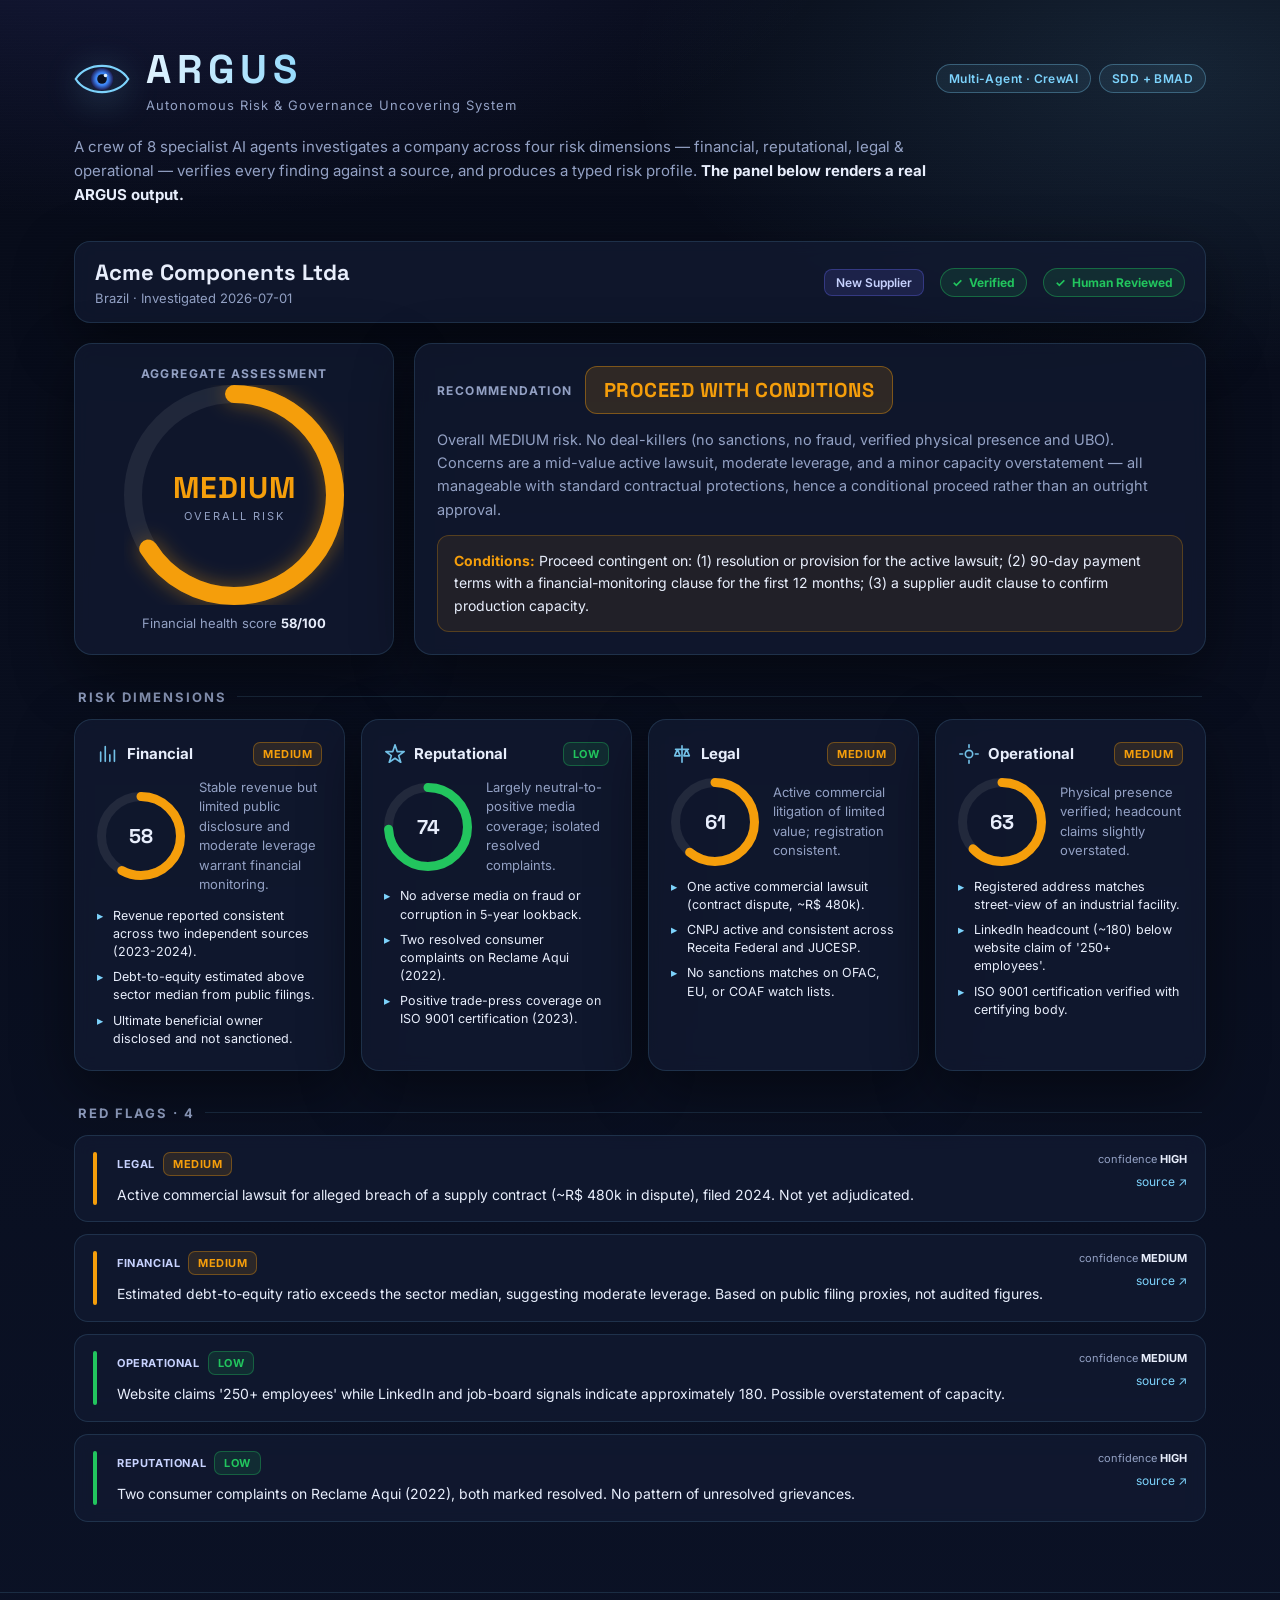
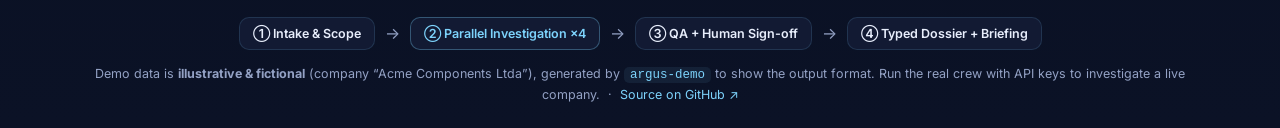
==== dashboard/index.html @ accc8a81 "feat: add interactive risk dashboard A zero-dependency, single-page dashboard that renders a Company" ====
<!DOCTYPE html>
<html lang="en">
<head>
  <meta charset="UTF-8" />
  <meta name="viewport" content="width=device-width, initial-scale=1.0" />
  <title>ARGUS — Corporate Due Diligence Dashboard</title>
  <meta name="description" content="ARGUS — Autonomous Risk & Governance Uncovering System. A CrewAI multi-agent due diligence dashboard." />
  <link rel="preconnect" href="https://fonts.googleapis.com" />
  <link rel="preconnect" href="https://fonts.gstatic.com" crossorigin />
  <link href="https://fonts.googleapis.com/css2?family=Inter:wght@400;500;600;700;800&family=Space+Grotesk:wght@500;600;700&display=swap" rel="stylesheet" />
  <link rel="stylesheet" href="styles.css" />
</head>
<body>
  <div class="scanline" aria-hidden="true"></div>

  <header class="hero">
    <div class="hero-inner">
      <div class="brand">
        <svg class="eye" viewBox="0 0 64 64" width="56" height="56" aria-hidden="true">
          <defs>
            <radialGradient id="iris" cx="50%" cy="50%" r="50%">
              <stop offset="0%" stop-color="#7dd3fc" />
              <stop offset="55%" stop-color="#3b82f6" />
              <stop offset="100%" stop-color="#1e1b4b" />
            </radialGradient>
          </defs>
          <path d="M2 32 C14 12 50 12 62 32 C50 52 14 52 2 32 Z" fill="none" stroke="#7dd3fc" stroke-width="2.5"/>
          <circle cx="32" cy="32" r="13" fill="url(#iris)" />
          <circle cx="32" cy="32" r="5.5" fill="#0b1020" />
          <circle cx="36" cy="28" r="2" fill="#e0f2fe" />
        </svg>
        <div class="brand-text">
          <h1>ARGUS</h1>
          <p>Autonomous Risk &amp; Governance Uncovering System</p>
        </div>
      </div>
      <div class="brand-tags">
        <span class="tag tag-ghost">Multi-Agent · CrewAI</span>
        <span class="tag tag-ghost">SDD + BMAD</span>
      </div>
    </div>
    <p class="hero-sub">
      A crew of 8 specialist AI agents investigates a company across four risk dimensions —
      financial, reputational, legal &amp; operational — verifies every finding against a source,
      and produces a typed risk profile. <strong>The panel below renders a real ARGUS output.</strong>
    </p>
  </header>

  <main id="app" class="wrap">
    <div class="loading" id="loading">Loading investigation results…</div>
  </main>

  <footer class="foot">
    <div class="foot-inner">
      <div class="pipeline" aria-label="ARGUS pipeline">
        <span class="p-step">① Intake &amp; Scope</span>
        <span class="p-arrow">→</span>
        <span class="p-step p-parallel">② Parallel Investigation ×4</span>
        <span class="p-arrow">→</span>
        <span class="p-step">③ QA + Human Sign-off</span>
        <span class="p-arrow">→</span>
        <span class="p-step">④ Typed Dossier + Briefing</span>
      </div>
      <p class="disclaimer">
        Demo data is <strong>illustrative &amp; fictional</strong> (company “Acme Components Ltda”),
        generated by <code>argus-demo</code> to show the output format. Run the real crew with API
        keys to investigate a live company.
        &nbsp;·&nbsp; <a href="https://github.com/robertogfortes/argus-due-diligence" target="_blank" rel="noopener">Source on GitHub ↗</a>
      </p>
    </div>
  </footer>

  <!-- Zero-CORS data load: works on file:// and GitHub Pages -->
  <script src="data/risk_profile.js"></script>
  <script src="app.js"></script>
</body>
</html>
---- dashboard/styles.css ----
:root {
  --bg: #070b18;
  --bg-2: #0b1226;
  --panel: rgba(19, 27, 51, 0.72);
  --panel-solid: #121a33;
  --border: rgba(125, 211, 252, 0.14);
  --border-strong: rgba(125, 211, 252, 0.32);
  --text: #e8eefc;
  --muted: #93a1c4;
  --accent: #7dd3fc;
  --accent-2: #6366f1;

  --low: #22c55e;
  --low-bg: rgba(34, 197, 94, 0.12);
  --medium: #f59e0b;
  --medium-bg: rgba(245, 158, 11, 0.12);
  --high: #ef4444;
  --high-bg: rgba(239, 68, 68, 0.12);

  --shadow: 0 20px 60px rgba(0, 0, 0, 0.45);
}

* { box-sizing: border-box; }

html, body {
  margin: 0;
  padding: 0;
  background:
    radial-gradient(1200px 600px at 12% -8%, rgba(99, 102, 241, 0.18), transparent 60%),
    radial-gradient(1000px 560px at 92% 4%, rgba(125, 211, 252, 0.12), transparent 55%),
    linear-gradient(180deg, var(--bg), var(--bg-2));
  color: var(--text);
  font-family: 'Inter', system-ui, -apple-system, Segoe UI, Roboto, sans-serif;
  -webkit-font-smoothing: antialiased;
  min-height: 100vh;
}

.scanline {
  position: fixed;
  inset: 0;
  pointer-events: none;
  background: repeating-linear-gradient(180deg, rgba(255,255,255,0.015) 0 1px, transparent 1px 3px);
  mix-blend-mode: overlay;
  z-index: 1;
}

/* ── Hero ─────────────────────────────────────────────── */
.hero {
  max-width: 1180px;
  margin: 0 auto;
  padding: 44px 24px 8px;
  position: relative;
  z-index: 2;
}
.hero-inner {
  display: flex;
  align-items: center;
  justify-content: space-between;
  gap: 20px;
  flex-wrap: wrap;
}
.brand { display: flex; align-items: center; gap: 16px; }
.eye { filter: drop-shadow(0 6px 18px rgba(125, 211, 252, 0.35)); }
.brand-text h1 {
  font-family: 'Space Grotesk', sans-serif;
  font-size: 40px;
  letter-spacing: 6px;
  margin: 0;
  background: linear-gradient(90deg, #e0f2fe, #7dd3fc 55%, #a5b4fc);
  -webkit-background-clip: text;
  background-clip: text;
  color: transparent;
}
.brand-text p { margin: 2px 0 0; color: var(--muted); font-size: 13px; letter-spacing: 1px; }
.brand-tags { display: flex; gap: 8px; flex-wrap: wrap; }
.tag {
  font-size: 12px;
  font-weight: 600;
  padding: 6px 12px;
  border-radius: 999px;
  letter-spacing: 0.4px;
}
.tag-ghost { color: var(--accent); background: rgba(125, 211, 252, 0.08); border: 1px solid var(--border-strong); }
.hero-sub {
  max-width: 860px;
  margin: 22px 0 0;
  color: var(--muted);
  font-size: 15px;
  line-height: 1.6;
}
.hero-sub strong { color: var(--text); }

/* ── Layout ───────────────────────────────────────────── */
.wrap {
  max-width: 1180px;
  margin: 0 auto;
  padding: 26px 24px 40px;
  position: relative;
  z-index: 2;
}
.loading { color: var(--muted); padding: 60px 0; text-align: center; }

.summary-bar {
  display: flex;
  align-items: center;
  gap: 16px;
  flex-wrap: wrap;
  padding: 16px 20px;
  background: var(--panel);
  border: 1px solid var(--border);
  border-radius: 16px;
  backdrop-filter: blur(8px);
  box-shadow: var(--shadow);
}
.company { display: flex; flex-direction: column; gap: 4px; margin-right: auto; }
.company h2 { margin: 0; font-size: 22px; font-family: 'Space Grotesk', sans-serif; }
.company .meta { color: var(--muted); font-size: 13px; }
.chip {
  font-size: 12px; font-weight: 600; padding: 5px 11px; border-radius: 8px;
  background: rgba(99, 102, 241, 0.15); color: #c7d2fe; border: 1px solid rgba(99,102,241,0.35);
  text-transform: capitalize;
}
.badge {
  display: inline-flex; align-items: center; gap: 6px;
  font-size: 12px; font-weight: 700; padding: 6px 11px; border-radius: 999px;
  background: var(--low-bg); color: var(--low); border: 1px solid rgba(34,197,94,0.4);
}
.badge::before { content: "✓"; }

/* ── Hero grid: gauge + recommendation ────────────────── */
.top-grid {
  display: grid;
  grid-template-columns: 320px 1fr;
  gap: 20px;
  margin-top: 20px;
}
@media (max-width: 820px) { .top-grid { grid-template-columns: 1fr; } }

.card {
  background: var(--panel);
  border: 1px solid var(--border);
  border-radius: 18px;
  padding: 22px;
  backdrop-filter: blur(8px);
  box-shadow: var(--shadow);
}
.card h3 {
  margin: 0 0 4px; font-size: 12px; letter-spacing: 1.4px; text-transform: uppercase;
  color: var(--muted); font-weight: 700;
}

.gauge-card { display: flex; flex-direction: column; align-items: center; text-align: center; }
.gauge { position: relative; width: 220px; height: 220px; }
.gauge svg { transform: rotate(-90deg); }
.gauge .center {
  position: absolute; inset: 0; display: flex; flex-direction: column;
  align-items: center; justify-content: center;
}
.gauge .risk-word { font-family: 'Space Grotesk', sans-serif; font-size: 30px; font-weight: 700; letter-spacing: 1px; }
.gauge .risk-label { font-size: 11px; color: var(--muted); letter-spacing: 2px; text-transform: uppercase; margin-top: 2px; }

.rec {
  display: flex; flex-direction: column; gap: 14px; justify-content: center;
}
.rec .rec-head { display: flex; align-items: center; gap: 12px; flex-wrap: wrap; }
.rec .rec-pill {
  font-family: 'Space Grotesk', sans-serif; font-size: 20px; font-weight: 700;
  padding: 10px 18px; border-radius: 12px; letter-spacing: 0.5px;
}
.rec .rationale { color: var(--muted); font-size: 14.5px; line-height: 1.6; }
.rec .conditions {
  font-size: 14px; line-height: 1.6; color: var(--text);
  background: rgba(245, 158, 11, 0.08); border: 1px solid rgba(245,158,11,0.25);
  border-radius: 12px; padding: 14px 16px;
}
.rec .conditions b { color: var(--medium); }

/* ── Dimension cards ──────────────────────────────────── */
.section-title {
  margin: 34px 4px 14px; font-size: 13px; letter-spacing: 2px; text-transform: uppercase;
  color: var(--muted); font-weight: 700; display: flex; align-items: center; gap: 10px;
}
.section-title::after { content: ""; flex: 1; height: 1px; background: var(--border); }

.dims { display: grid; grid-template-columns: repeat(4, 1fr); gap: 16px; }
@media (max-width: 980px) { .dims { grid-template-columns: repeat(2, 1fr); } }
@media (max-width: 560px) { .dims { grid-template-columns: 1fr; } }

.dim { display: flex; flex-direction: column; gap: 12px; }
.dim-top { display: flex; align-items: center; justify-content: space-between; gap: 10px; }
.dim-name { font-weight: 700; font-size: 15px; display: flex; align-items: center; gap: 8px; }
.dim-icon { width: 22px; height: 22px; opacity: 0.9; }
.meter { position: relative; width: 88px; height: 88px; flex-shrink: 0; }
.meter svg { transform: rotate(-90deg); }
.meter .val { position: absolute; inset: 0; display: flex; align-items: center; justify-content: center; font-weight: 700; font-size: 20px; font-family: 'Space Grotesk', sans-serif; }
.dim-summary { color: var(--muted); font-size: 13px; line-height: 1.5; }
.dim-findings { list-style: none; margin: 0; padding: 0; display: flex; flex-direction: column; gap: 7px; }
.dim-findings li { font-size: 12.5px; color: var(--text); line-height: 1.45; padding-left: 16px; position: relative; }
.dim-findings li::before { content: "▸"; position: absolute; left: 0; color: var(--accent); }

.risk-badge { font-size: 11px; font-weight: 700; padding: 4px 9px; border-radius: 7px; letter-spacing: 0.5px; text-transform: uppercase; }
.r-low { color: var(--low); background: var(--low-bg); border: 1px solid rgba(34,197,94,0.35); }
.r-medium { color: var(--medium); background: var(--medium-bg); border: 1px solid rgba(245,158,11,0.35); }
.r-high { color: var(--high); background: var(--high-bg); border: 1px solid rgba(239,68,68,0.35); }

/* ── Red flags ────────────────────────────────────────── */
.flags { display: flex; flex-direction: column; gap: 12px; }
.flag {
  display: grid; grid-template-columns: 8px 1fr auto; gap: 16px; align-items: start;
  background: var(--panel); border: 1px solid var(--border); border-radius: 14px;
  padding: 16px 18px; backdrop-filter: blur(8px);
}
.flag .rail { width: 4px; border-radius: 4px; align-self: stretch; }
.flag.sev-low .rail { background: var(--low); }
.flag.sev-medium .rail { background: var(--medium); }
.flag.sev-high .rail { background: var(--high); }
.flag .body { display: flex; flex-direction: column; gap: 8px; }
.flag .flag-head { display: flex; align-items: center; gap: 8px; flex-wrap: wrap; }
.flag .cat { font-size: 11px; font-weight: 700; letter-spacing: 0.6px; text-transform: uppercase; color: #c7d2fe; }
.flag .desc { font-size: 14px; line-height: 1.55; color: var(--text); }
.flag .side { display: flex; flex-direction: column; align-items: flex-end; gap: 8px; text-align: right; }
.conf { font-size: 11px; color: var(--muted); }
.conf b { color: var(--text); text-transform: uppercase; }
.src { font-size: 12px; color: var(--accent); text-decoration: none; white-space: nowrap; }
.src:hover { text-decoration: underline; }

/* ── Footer ───────────────────────────────────────────── */
.foot { border-top: 1px solid var(--border); margin-top: 30px; position: relative; z-index: 2; }
.foot-inner { max-width: 1180px; margin: 0 auto; padding: 24px; }
.pipeline { display: flex; align-items: center; gap: 10px; flex-wrap: wrap; justify-content: center; margin-bottom: 14px; }
.p-step { font-size: 12.5px; font-weight: 600; color: var(--text); background: var(--panel-solid); border: 1px solid var(--border); padding: 8px 13px; border-radius: 10px; }
.p-parallel { border-color: var(--border-strong); color: var(--accent); }
.p-arrow { color: var(--muted); }
.disclaimer { text-align: center; color: var(--muted); font-size: 12.5px; line-height: 1.6; margin: 0; }
.disclaimer code { color: var(--accent); background: rgba(125,211,252,0.08); padding: 1px 6px; border-radius: 5px; }
.disclaimer a { color: var(--accent); text-decoration: none; }
.disclaimer a:hover { text-decoration: underline; }
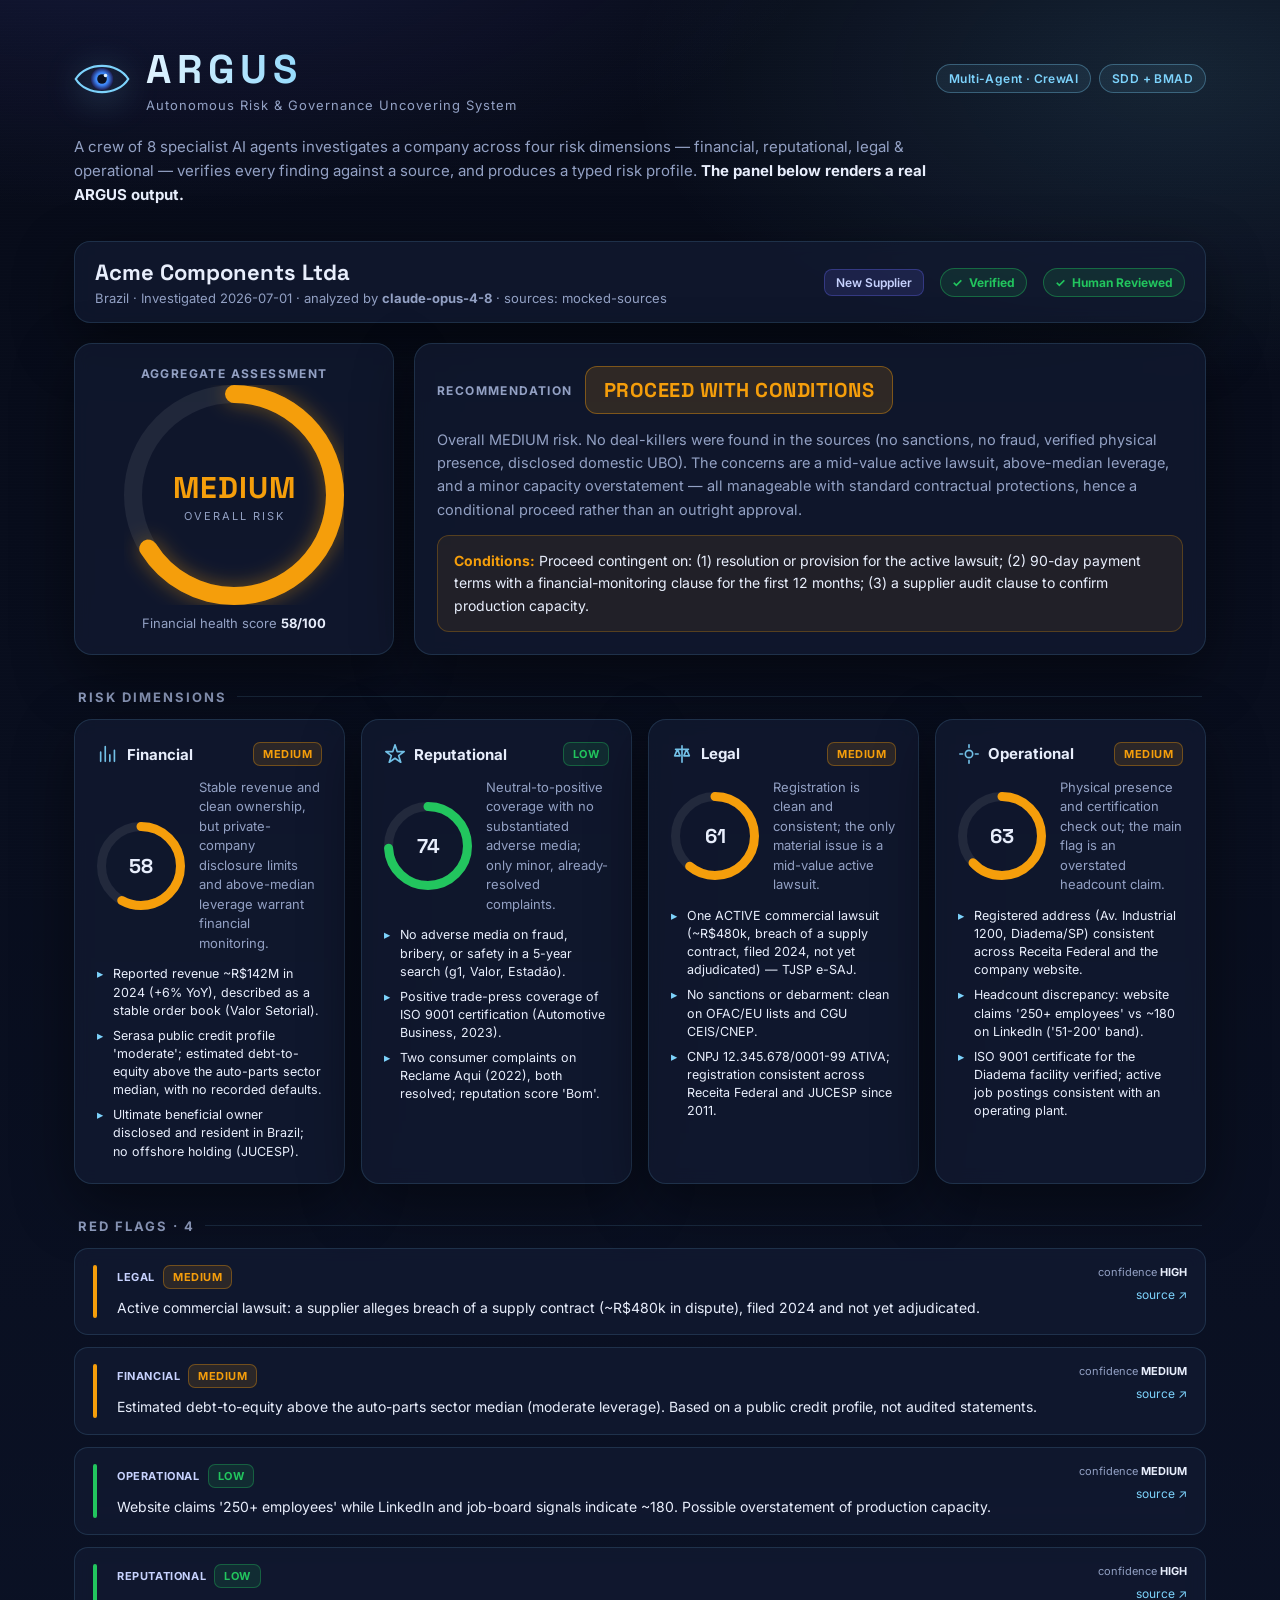
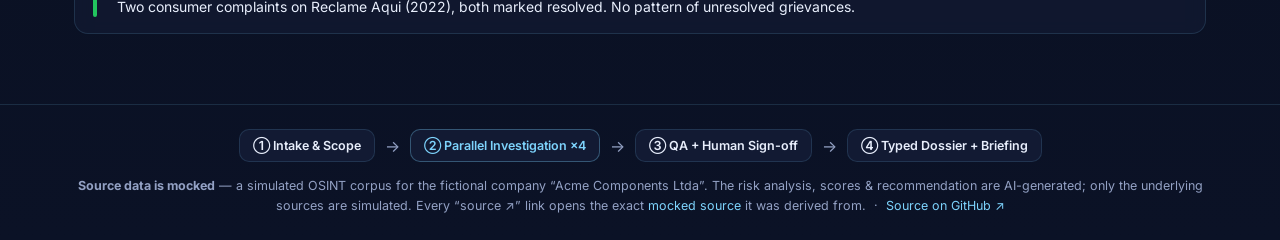
==== commit 9c3bacdb: "feat: dashboard shows analysis model and sources traceability - app.js: render analysis_model and so" ====
--- a/dashboard/index.html
+++ b/dashboard/index.html
@@ -62,9 +62,10 @@
         <span class="p-step">④ Typed Dossier + Briefing</span>
       </div>
       <p class="disclaimer">
-        Demo data is <strong>illustrative &amp; fictional</strong> (company “Acme Components Ltda”),
-        generated by <code>argus-demo</code> to show the output format. Run the real crew with API
-        keys to investigate a live company.
+        <strong>Source data is mocked</strong> — a simulated OSINT corpus for the fictional
+        company “Acme Components Ltda”. The risk analysis, scores &amp; recommendation are
+        AI-generated; only the underlying sources are simulated. Every “source ↗” link opens the
+        exact <a href="sources.html">mocked source</a> it was derived from.
         &nbsp;·&nbsp; <a href="https://github.com/robertogfortes/argus-due-diligence" target="_blank" rel="noopener">Source on GitHub ↗</a>
       </p>
     </div>
